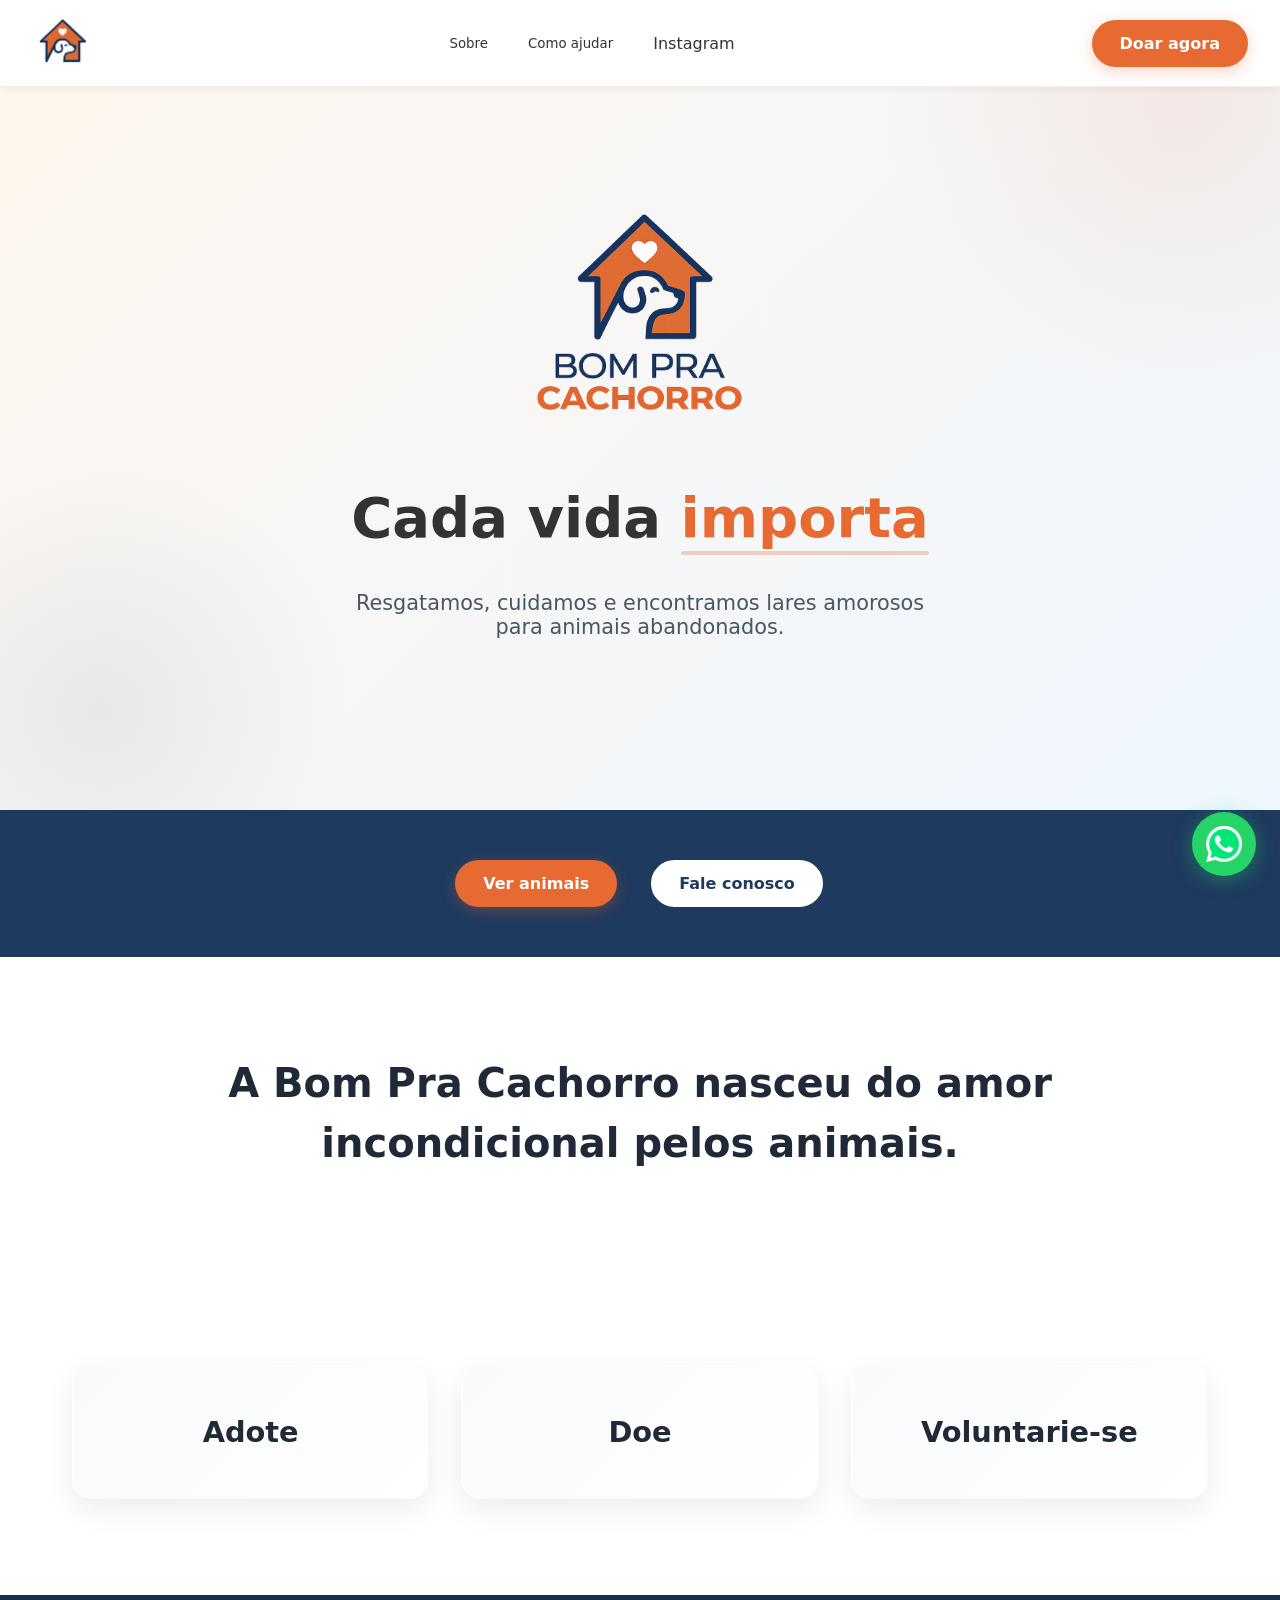
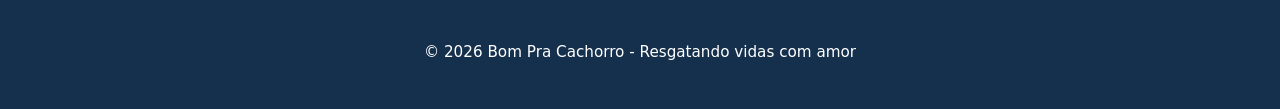
==== Index.html @ 87dac6ed "first commit" ====
<!DOCTYPE html>
<html lang="pt-BR">
<head>
  <meta charset="UTF-8" />
  <title>Bom Pra Cachorro</title>
  <meta name="viewport" content="width=device-width, initial-scale=1" />
  <link rel="stylesheet" href="Styles.css" />
  <!-- Para navegadores modernos -->
  <link rel="icon" type="image/png" sizes="32x32" href="./assets/logo-small.png" />
  <link rel="icon" type="image/png" sizes="16x16" href="./assets/logo-small.png" />

  <!-- Para Apple devices -->
  <link rel="apple-touch-icon" sizes="180x180" href="./assets/logo-small.png" />
</head>
<body>

<nav class="navbar" role="navigation" aria-label="Navegação principal">
  <a href="#" aria-label="Página inicial">
    <img src="./assets/logo-small.png" class="logo" alt="Logo Bom Pra Cachorro" />
  </a>
  <button class="menu-toggle" aria-label="Abrir menu" aria-expanded="false">
    <span></span>
    <span></span>
    <span></span>
  </button>
  <div class="nav-links">
    <button onclick="scrollToSection('sobre')" aria-label="Ir para seção sobre">Sobre</button>
    <button onclick="scrollToSection('ajudar')" aria-label="Ir para seção como ajudar">Como ajudar</button>
    <a href="https://instagram.com/bompracachorrovv" target="_blank" rel="noopener noreferrer" aria-label="Visitar nosso Instagram (abre em nova aba)">Instagram</a>
  </div>
  <button class="btn primary" onclick="openWhatsApp('Gostaria de fazer uma doação')" aria-label="Fazer uma doação via WhatsApp">
    Doar agora
  </button>
</nav>

<section class="hero" role="banner">
  <img class="hero-logo" src="./assets/logo_completa.png" alt="Logo completa Bom Pra Cachorro" />
  <h1>Cada vida <span>importa</span></h1>
  <p>Resgatamos, cuidamos e encontramos lares amorosos para animais abandonados.</p>
</section>

<section class="stats" role="region" aria-label="Ações principais">
  <button class="btn primary" onclick="openInstagram()" aria-label="Ver animais disponíveis para adoção no Instagram">Ver animais</button>
  <button class="btn outline" onclick="openWhatsApp()" aria-label="Entrar em contato via WhatsApp">Fale conosco</button>
</section>

<section id="sobre" class="about reveal" role="region" aria-labelledby="sobre-heading">
  <div>
    <h2 id="sobre-heading">A Bom Pra Cachorro nasceu do amor incondicional pelos animais.</h2>
  </div>
</section>

<section id="ajudar" class="help reveal" role="region" aria-labelledby="ajudar-heading">
  <h2 id="ajudar-heading" class="sr-only">Como você pode ajudar</h2>
  <button class="card" onclick="openInstagram()" aria-label="Adotar um animal">Adote</button>
  <button class="card" onclick="openWhatsApp('Quero doar')" aria-label="Fazer uma doação">Doe</button>
  <button class="card" onclick="openWhatsApp('Quero ser voluntário')" aria-label="Tornar-se voluntário">Voluntarie-se</button>
</section>

<footer role="contentinfo">
  <p>© 2026 Bom Pra Cachorro - Resgatando vidas com amor</p>
</footer>

<button class="floating-whatsapp" onclick="openWhatsApp()" aria-label="Abrir conversa no WhatsApp">
  <img src="./assets/whatsapp.png" alt="" role="presentation" />
</button>

<script src="Main.js"></script>
</body>
</html>
---- Styles.css ----
:root {
  --orange: #E86A33;
  --blue: #1E3A5F;
}

* {
  box-sizing: border-box;
  margin: 0;
  padding: 0;
  font-family: system-ui, -apple-system, BlinkMacSystemFont, 'Segoe UI', Roboto, Oxygen, Ubuntu, Cantarell, 'Open Sans', 'Helvetica Neue', sans-serif;
}

body {
  color: #333;
  overflow-x: hidden;
}

/* Screen reader only */
.sr-only {
  position: absolute;
  width: 1px;
  height: 1px;
  padding: 0;
  margin: -1px;
  overflow: hidden;
  clip: rect(0, 0, 0, 0);
  white-space: nowrap;
  border-width: 0;
}

/* Skip to content link for accessibility */
.skip-to-content {
  position: absolute;
  top: -40px;
  left: 0;
  background: var(--orange);
  color: white;
  padding: 8px 16px;
  text-decoration: none;
  z-index: 10000;
}

.skip-to-content:focus {
  top: 0;
}

/* Navbar */
.navbar {
  position: fixed;
  top: 0;
  width: 100%;
  background: rgba(255, 255, 255, 0.98);
  backdrop-filter: blur(10px);
  display: flex;
  justify-content: space-between;
  padding: 16px 32px;
  align-items: center;
  border-bottom: 1px solid #eee;
  z-index: 999;
  box-shadow: 0 2px 10px rgba(0, 0, 0, 0.05);
  transition: all 0.3s ease;
}

.logo {
  height: 50px;
  transition: transform 0.3s ease;
}

.logo:hover {
  transform: scale(1.05);
}

/* Menu toggle for mobile */
.menu-toggle {
  display: none;
  flex-direction: column;
  gap: 4px;
  background: none;
  border: none;
  cursor: pointer;
  padding: 8px;
  z-index: 1001;
}

.menu-toggle span {
  width: 25px;
  height: 3px;
  background: var(--orange);
  border-radius: 2px;
  transition: all 0.3s ease;
}

.menu-toggle:hover span {
  background: var(--blue);
}

.nav-links {
  display: flex;
  align-items: center;
  gap: 8px;
}

.nav-links button,
.nav-links a {
  background: none;
  border: none;
  padding: 8px 16px;
  font-weight: 500;
  cursor: pointer;
  text-decoration: none;
  color: #333;
  border-radius: 8px;
  transition: all 0.3s ease;
  position: relative;
}

.nav-links button:hover,
.nav-links a:hover,
.nav-links button:focus,
.nav-links a:focus {
  background: #fff7ed;
  color: var(--orange);
  outline: 2px solid var(--orange);
  outline-offset: 2px;
}

/* Hero */
.hero {
  padding: 120px 24px 80px;
  text-align: center;
  background: linear-gradient(135deg, #fff7ed 0%, #eef6ff 100%);
  position: relative;
  overflow: hidden;
  min-height: 90vh;
  display: flex;
  flex-direction: column;
  justify-content: center;
  align-items: center;
}

.hero::before {
  content: '';
  position: absolute;
  width: 600px;
  height: 600px;
  background: radial-gradient(circle, rgba(232, 106, 51, 0.1) 0%, transparent 70%);
  border-radius: 50%;
  top: -200px;
  right: -200px;
  animation: float 8s ease-in-out infinite;
}

.hero::after {
  content: '';
  position: absolute;
  width: 500px;
  height: 500px;
  background: radial-gradient(circle, rgba(30, 58, 95, 0.08) 0%, transparent 70%);
  border-radius: 50%;
  bottom: -150px;
  left: -150px;
  animation: float 10s ease-in-out infinite reverse;
}

@keyframes float {
  0%, 100% { transform: translate(0, 0) rotate(0deg); }
  33% { transform: translate(30px, -30px) rotate(5deg); }
  66% { transform: translate(-20px, 20px) rotate(-5deg); }
}

.hero-logo {
  max-width: 280px;
  height: auto;
  margin-bottom: 2rem;
  position: relative;
  z-index: 1;
  animation: fadeInDown 1s ease;
}

.hero h1 {
  font-size: clamp(2rem, 5vw, 3.5rem);
  font-weight: 800;
  margin: 1rem 0;
  position: relative;
  z-index: 1;
  animation: fadeInUp 1s ease 0.2s backwards;
  line-height: 1.2;
}

.hero h1 span {
  color: var(--orange);
  position: relative;
}

.hero h1 span::after {
  content: '';
  position: absolute;
  bottom: -5px;
  left: 0;
  width: 100%;
  height: 4px;
  background: var(--orange);
  opacity: 0.3;
  border-radius: 2px;
}

.hero p {
  font-size: clamp(1.1rem, 2.5vw, 1.3rem);
  color: #4b5563;
  max-width: 600px;
  margin: 1.5rem auto;
  position: relative;
  z-index: 1;
  animation: fadeInUp 1s ease 0.4s backwards;
}

@keyframes fadeInDown {
  from {
    opacity: 0;
    transform: translateY(-30px);
  }
  to {
    opacity: 1;
    transform: translateY(0);
  }
}

@keyframes fadeInUp {
  from {
    opacity: 0;
    transform: translateY(30px);
  }
  to {
    opacity: 1;
    transform: translateY(0);
  }
}

/* Reduce motion for users who prefer it */
@media (prefers-reduced-motion: reduce) {
  *,
  *::before,
  *::after {
    animation-duration: 0.01ms !important;
    animation-iteration-count: 1 !important;
    transition-duration: 0.01ms !important;
  }
}

.badge {
  display: inline-block;
  background: #fde6d8;
  color: var(--orange);
  padding: 8px 18px;
  border-radius: 999px;
  margin: 20px 0;
  font-weight: 600;
  font-size: 0.9rem;
  letter-spacing: 0.5px;
  position: relative;
  z-index: 1;
  animation: fadeInUp 1s ease 0.6s backwards;
}

/* Buttons */
.btn {
  padding: 14px 28px;
  border-radius: 999px;
  font-size: 16px;
  font-weight: 600;
  cursor: pointer;
  transition: all 0.3s ease;
  border: 2px solid transparent;
}

.btn:focus {
  outline: 3px solid currentColor;
  outline-offset: 3px;
}

.btn.primary {
  background: var(--orange);
  color: white;
  border: none;
  box-shadow: 0 4px 15px rgba(232, 106, 51, 0.3);
}

.btn.primary:hover,
.btn.primary:focus {
  background: #d15a28;
  transform: translateY(-2px);
  box-shadow: 0 6px 20px rgba(232, 106, 51, 0.4);
}

.btn.outline {
  background: white;
  border: 2px solid var(--blue);
  color: var(--blue);
}

.btn.outline:hover,
.btn.outline:focus {
  background: var(--blue);
  color: white;
  transform: translateY(-2px);
  box-shadow: 0 6px 20px rgba(30, 58, 95, 0.3);
}

/* Stats */
.stats {
  display: flex;
  background: var(--blue);
  color: white;
  padding: 3rem 2rem;
  text-align: center;
  justify-content: center;
  align-items: center;
  gap: 2rem;
  flex-wrap: wrap;
}

/* About */
.about {
  padding: 6rem 2rem;
  max-width: 1000px;
  margin: auto;
}

.about h2 {
  font-size: clamp(1.8rem, 4vw, 2.5rem);
  text-align: center;
  line-height: 1.5;
  color: #1f2937;
  font-weight: 700;
}

/* Help Section */
.help {
  padding: 6rem 2rem;
  max-width: 1200px;
  margin: auto;
  display: grid;
  grid-template-columns: repeat(auto-fit, minmax(min(280px, 100%), 1fr));
  gap: 2rem;
}

.card {
  padding: 3rem 2rem;
  border-radius: 20px;
  background: linear-gradient(135deg, #f9fafb 0%, #ffffff 100%);
  cursor: pointer;
  text-align: center;
  font-size: clamp(1.5rem, 3vw, 1.8rem);
  font-weight: 700;
  color: #1f2937;
  transition: all 0.4s cubic-bezier(0.175, 0.885, 0.32, 1.275);
  box-shadow: 0 10px 30px rgba(0, 0, 0, 0.08);
  position: relative;
  overflow: hidden;
  border: 2px solid transparent;
}

.card::before {
  content: '';
  position: absolute;
  top: 0;
  left: 0;
  width: 100%;
  height: 100%;
  background: linear-gradient(135deg, var(--orange) 0%, #d15a28 100%);
  opacity: 0;
  transition: opacity 0.4s ease;
  z-index: 0;
}

.card:hover::before,
.card:focus::before {
  opacity: 1;
}

.card:hover,
.card:focus {
  transform: translateY(-12px) scale(1.02);
  color: white;
  box-shadow: 0 20px 40px rgba(232, 106, 51, 0.3);
  outline: 3px solid var(--orange);
  outline-offset: 3px;
}

/* Footer */
footer {
  padding: 3rem 2rem;
  background: #15304d;
  color: white;
  text-align: center;
  font-size: 0.95rem;
}

/* Floating WhatsApp */
.floating-whatsapp {
  position: fixed;
  bottom: 24px;
  right: 24px;
  background: #25D366;
  color: white;
  border: none;
  width: 64px;
  height: 64px;
  border-radius: 50%;
  cursor: pointer;
  box-shadow: 0 4px 20px rgba(37, 211, 102, 0.4);
  transition: all 0.3s ease;
  z-index: 1000;
  display: flex;
  align-items: center;
  justify-content: center;
  overflow: hidden;
}

.floating-whatsapp:focus {
  outline: 3px solid #25D366;
  outline-offset: 3px;
}

.floating-whatsapp img {
  width: 36px;
  height: 36px;
  object-fit: contain;
  pointer-events: none;
}

.floating-whatsapp:hover,
.floating-whatsapp:focus {
  transform: scale(1.15);
  box-shadow: 0 6px 25px rgba(37, 211, 102, 0.5);
}

.floating-whatsapp::before {
  content: '';
  position: absolute;
  width: 100%;
  height: 100%;
  background: rgba(255, 255, 255, 0.3);
  border-radius: 50%;
  transform: scale(0);
  transition: transform 0.4s ease;
}

.floating-whatsapp:hover::before {
  transform: scale(1);
}

/* Reveal Animation */
.reveal {
  opacity: 0;
  transform: translateY(40px);
  transition: all 0.6s ease;
}

.reveal.active {
  opacity: 1;
  transform: translateY(0);
}

/* Responsive - Tablets */
@media (max-width: 1024px) {
  .navbar {
    padding: 16px 24px;
  }

  .help {
    grid-template-columns: repeat(auto-fit, minmax(min(250px, 100%), 1fr));
  }
}

/* Responsive - Mobile */
@media (max-width: 768px) {
  .navbar {
    padding: 12px 20px;
    flex-wrap: wrap;
  }

  .menu-toggle {
    display: flex;
    order: 2;
  }

  .navbar .btn.primary {
    order: 3;
    font-size: 0.9rem;
    padding: 10px 20px;
  }

  .nav-links {
    display: none;
    flex-direction: column;
    width: 100%;
    order: 4;
    margin-top: 1rem;
    gap: 0.5rem;
  }

  .nav-links.active {
    display: flex;
  }

  .nav-links button,
  .nav-links a {
    width: 100%;
    text-align: left;
    padding: 12px 16px;
  }

  .hero {
    padding: 100px 20px 60px;
    min-height: 85vh;
  }

  .hero-logo {
    max-width: 200px;
  }

  .about {
    padding: 4rem 1.5rem;
  }

  .help {
    padding: 4rem 1.5rem;
    gap: 1.5rem;
  }

  .card {
    padding: 2.5rem 1.5rem;
  }

  .stats {
    padding: 2rem 1rem;
    flex-direction: column;
  }

  .floating-whatsapp {
    width: 56px;
    height: 56px;
    bottom: 20px;
    right: 20px;
  }

  .floating-whatsapp img {
    width: 32px;
    height: 32px;
  }
}

/* Extra small devices */
@media (max-width: 480px) {
  .navbar {
    padding: 10px 16px;
  }

  .logo {
    height: 40px;
  }

  .hero {
    padding: 90px 16px 50px;
  }

  .hero-logo {
    max-width: 180px;
  }

  .btn {
    padding: 12px 20px;
    font-size: 0.95rem;
  }

  .stats {
    gap: 1rem;
  }

  .about,
  .help {
    padding: 3rem 1rem;
  }

  .card {
    padding: 2rem 1.25rem;
  }
}

/* High contrast mode support */
@media (prefers-contrast: high) {
  .btn.outline {
    border-width: 3px;
  }

  .card {
    border: 2px solid #333;
  }
}
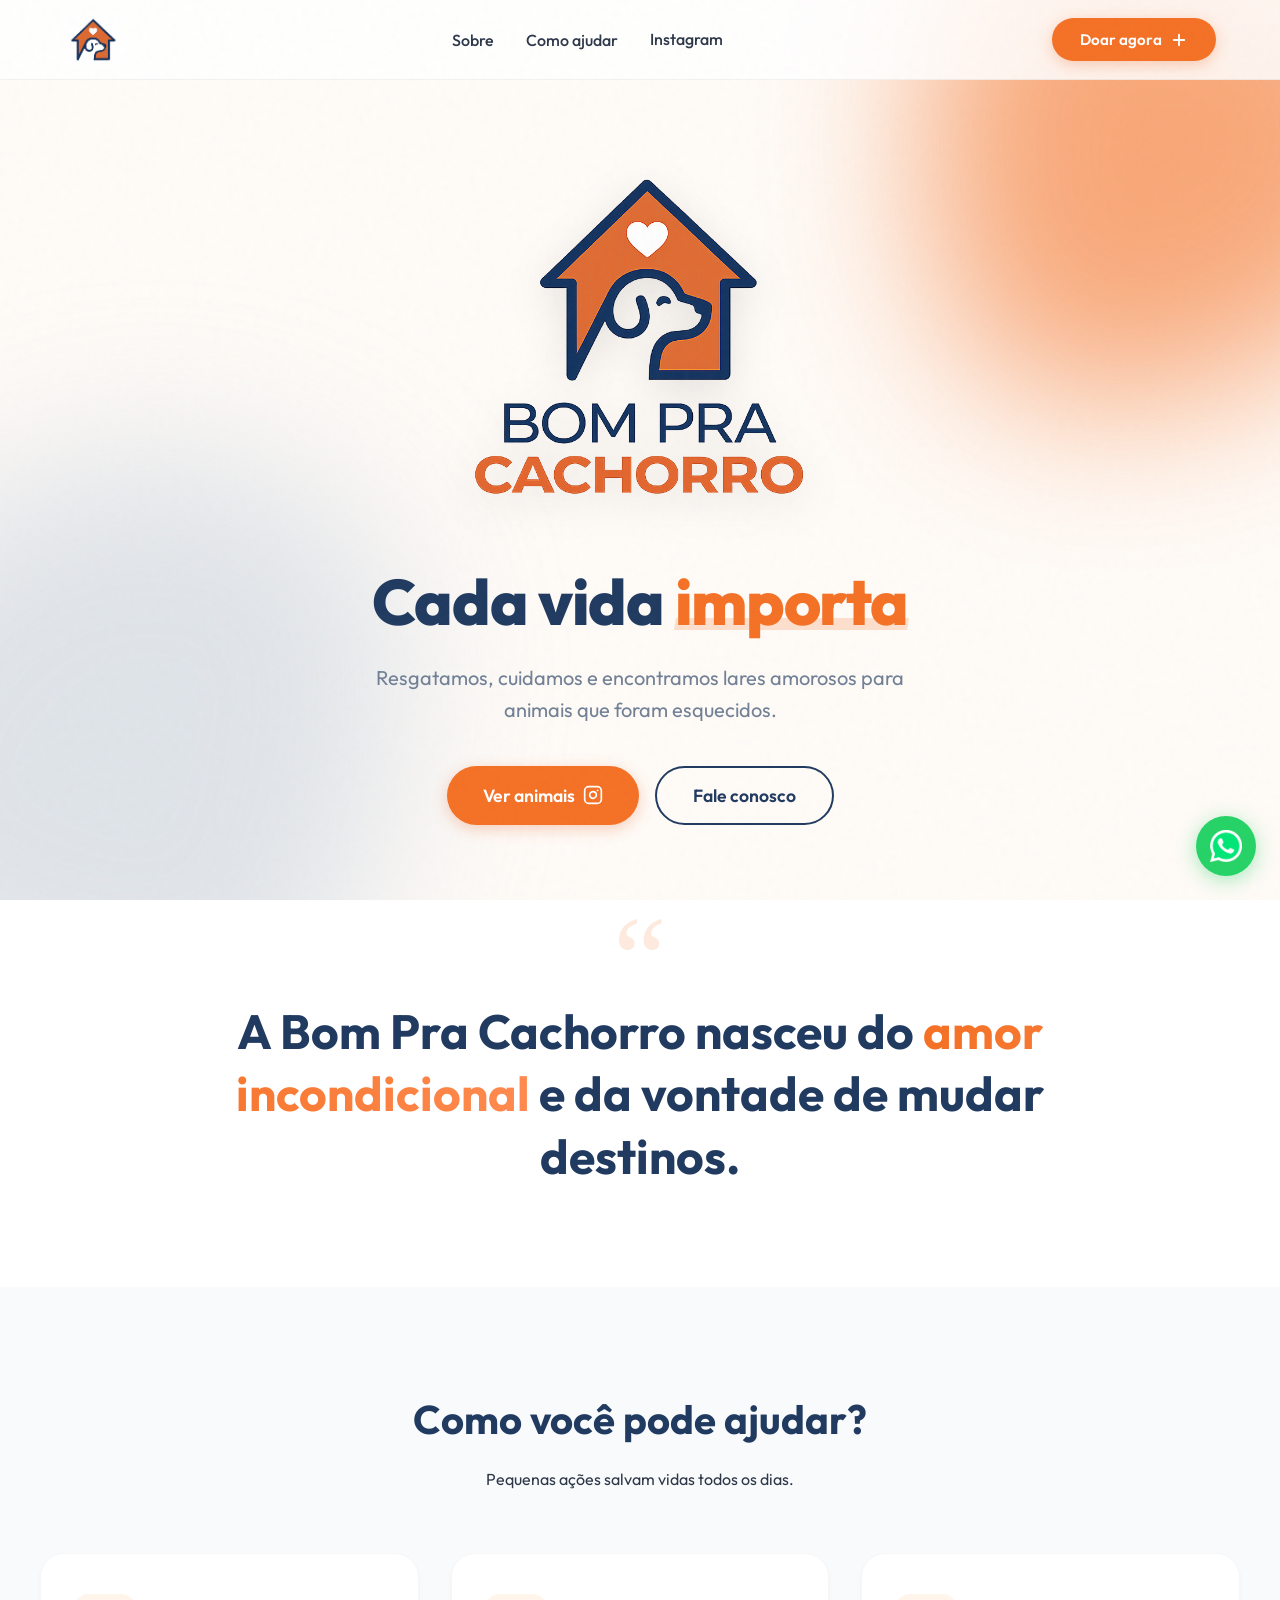
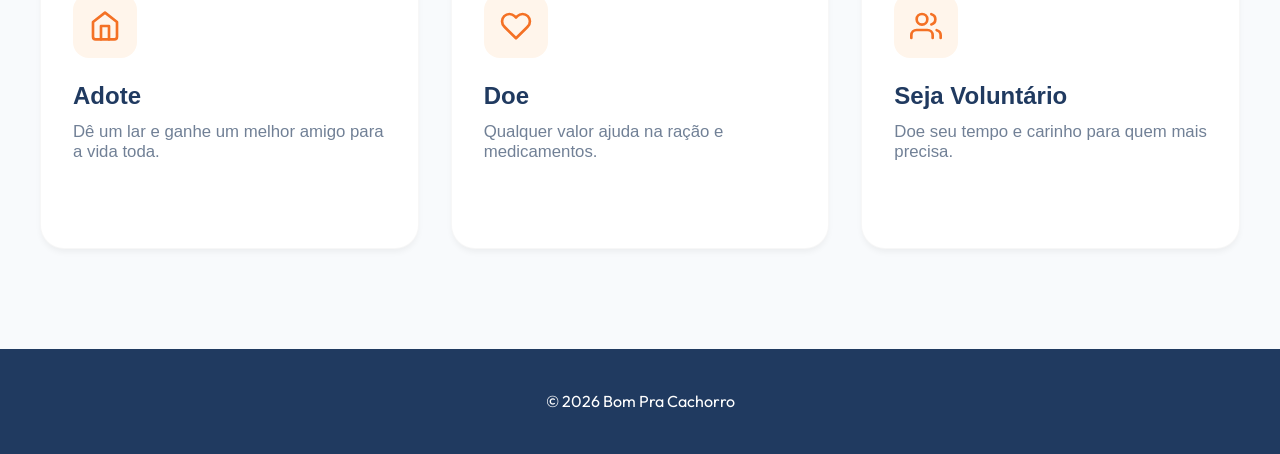
==== commit ee3fd64b: "update" ====
--- a/Index.html
+++ b/Index.html
@@ -4,65 +4,127 @@
   <meta charset="UTF-8" />
   <title>Bom Pra Cachorro</title>
   <meta name="viewport" content="width=device-width, initial-scale=1" />
+  
+  <link rel="preconnect" href="https://fonts.googleapis.com">
+  <link rel="preconnect" href="https://fonts.gstatic.com" crossorigin>
+  <link href="https://fonts.googleapis.com/css2?family=Outfit:wght@300;400;600;800&display=swap" rel="stylesheet">
+  
   <link rel="stylesheet" href="Styles.css" />
-  <!-- Para navegadores modernos -->
   <link rel="icon" type="image/png" sizes="32x32" href="./assets/logo-small.png" />
   <link rel="icon" type="image/png" sizes="16x16" href="./assets/logo-small.png" />
-
-  <!-- Para Apple devices -->
   <link rel="apple-touch-icon" sizes="180x180" href="./assets/logo-small.png" />
 </head>
 <body>
 
+<div class="noise-overlay"></div>
+
 <nav class="navbar" role="navigation" aria-label="Navegação principal">
-  <a href="#" aria-label="Página inicial">
-    <img src="./assets/logo-small.png" class="logo" alt="Logo Bom Pra Cachorro" />
-  </a>
-  <button class="menu-toggle" aria-label="Abrir menu" aria-expanded="false">
-    <span></span>
-    <span></span>
-    <span></span>
-  </button>
-  <div class="nav-links">
-    <button onclick="scrollToSection('sobre')" aria-label="Ir para seção sobre">Sobre</button>
-    <button onclick="scrollToSection('ajudar')" aria-label="Ir para seção como ajudar">Como ajudar</button>
-    <a href="https://instagram.com/bompracachorrovv" target="_blank" rel="noopener noreferrer" aria-label="Visitar nosso Instagram (abre em nova aba)">Instagram</a>
+  <div class="nav-container">
+    <a href="#" aria-label="Página inicial" class="brand-link">
+      <img src="./assets/logo-small.png" class="logo" alt="Logo Bom Pra Cachorro" />
+    </a>
+
+    <div class="nav-links" id="navLinks">
+      <button onclick="scrollToSection('sobre')" class="nav-item">Sobre</button>
+      <button onclick="scrollToSection('ajudar')" class="nav-item">Como ajudar</button>
+      <a href="https://instagram.com/bompracachorrovv" target="_blank" class="nav-item" rel="noopener noreferrer">
+        Instagram
+      </a>
+      <button class="btn primary mobile-only-btn" onclick="openWhatsApp('Gostaria de fazer uma doação')">
+        Doar agora
+      </button>
+    </div>
+
+    <div class="nav-actions">
+      <button class="btn primary desktop-only-btn" onclick="openWhatsApp('Gostaria de fazer uma doação')">
+        Doar agora 
+        <svg width="18" height="18" viewBox="0 0 24 24" fill="none" stroke="currentColor" stroke-width="2.5" stroke-linecap="round" stroke-linejoin="round"><path d="M12 5v14M5 12h14"/></svg>
+      </button>
+
+      <button class="menu-toggle" aria-label="Abrir menu" aria-expanded="false">
+        <svg class="hamburger" viewBox="0 0 100 100" width="32">
+          <rect class="line top" width="80" height="8" x="10" y="25" rx="4"></rect>
+          <rect class="line middle" width="80" height="8" x="10" y="45" rx="4"></rect>
+          <rect class="line bottom" width="80" height="8" x="10" y="65" rx="4"></rect>
+        </svg>
+      </button>
+    </div>
   </div>
-  <button class="btn primary" onclick="openWhatsApp('Gostaria de fazer uma doação')" aria-label="Fazer uma doação via WhatsApp">
-    Doar agora
-  </button>
 </nav>
 
 <section class="hero" role="banner">
-  <img class="hero-logo" src="./assets/logo_completa.png" alt="Logo completa Bom Pra Cachorro" />
-  <h1>Cada vida <span>importa</span></h1>
-  <p>Resgatamos, cuidamos e encontramos lares amorosos para animais abandonados.</p>
-</section>
-
-<section class="stats" role="region" aria-label="Ações principais">
-  <button class="btn primary" onclick="openInstagram()" aria-label="Ver animais disponíveis para adoção no Instagram">Ver animais</button>
-  <button class="btn outline" onclick="openWhatsApp()" aria-label="Entrar em contato via WhatsApp">Fale conosco</button>
+  <div class="blob blob-1"></div>
+  <div class="blob blob-2"></div>
+  
+  <div class="hero-content">
+    <div class="logo-wrapper reveal">
+       <img class="hero-logo" src="./assets/logo_completa.png" alt="Logo completa Bom Pra Cachorro" />
+    </div>
+    
+    <h1 class="reveal delay-1">Cada vida <span class="highlight">importa</span></h1>
+    <p class="reveal delay-2">Resgatamos, cuidamos e encontramos lares amorosos para animais que foram esquecidos.</p>
+    
+    <div class="hero-actions reveal delay-3">
+      <button class="btn primary big" onclick="openInstagram()">
+        Ver animais
+        <svg width="20" height="20" viewBox="0 0 24 24" fill="none" stroke="currentColor" stroke-width="2" stroke-linecap="round" stroke-linejoin="round"><rect x="2" y="2" width="20" height="20" rx="5" ry="5"></rect><path d="M16 11.37A4 4 0 1 1 12.63 8 4 4 0 0 1 16 11.37z"></path><line x1="17.5" y1="6.5" x2="17.51" y2="6.5"></line></svg>
+      </button>
+      <button class="btn outline big" onclick="openWhatsApp()">
+        Fale conosco
+      </button>
+    </div>
+  </div>
 </section>
 
 <section id="sobre" class="about reveal" role="region" aria-labelledby="sobre-heading">
-  <div>
-    <h2 id="sobre-heading">A Bom Pra Cachorro nasceu do amor incondicional pelos animais.</h2>
+  <div class="about-container">
+    <div class="quote-mark">“</div>
+    <h2 id="sobre-heading">A Bom Pra Cachorro nasceu do <span class="text-gradient">amor incondicional</span> e da vontade de mudar destinos.</h2>
   </div>
 </section>
 
-<section id="ajudar" class="help reveal" role="region" aria-labelledby="ajudar-heading">
-  <h2 id="ajudar-heading" class="sr-only">Como você pode ajudar</h2>
-  <button class="card" onclick="openInstagram()" aria-label="Adotar um animal">Adote</button>
-  <button class="card" onclick="openWhatsApp('Quero doar')" aria-label="Fazer uma doação">Doe</button>
-  <button class="card" onclick="openWhatsApp('Quero ser voluntário')" aria-label="Tornar-se voluntário">Voluntarie-se</button>
+<section id="ajudar" class="help" role="region" aria-labelledby="ajudar-heading">
+  <div class="section-header reveal">
+    <h2 id="ajudar-heading">Como você pode ajudar?</h2>
+    <p>Pequenas ações salvam vidas todos os dias.</p>
+  </div>
+  
+  <div class="cards-grid">
+    <button class="card reveal delay-1" onclick="openInstagram()">
+      <div class="icon-box">
+        <svg viewBox="0 0 24 24" fill="none" stroke="currentColor" stroke-width="2" stroke-linecap="round" stroke-linejoin="round"><path d="M3 9l9-7 9 7v11a2 2 0 0 1-2 2H5a2 2 0 0 1-2-2z"></path><polyline points="9 22 9 12 15 12 15 22"></polyline></svg>
+      </div>
+      <h3>Adote</h3>
+      <p>Dê um lar e ganhe um melhor amigo para a vida toda.</p>
+      <div class="arrow">→</div>
+    </button>
+    
+    <button class="card reveal delay-2" onclick="openWhatsApp('Quero doar')">
+      <div class="icon-box">
+        <svg viewBox="0 0 24 24" fill="none" stroke="currentColor" stroke-width="2" stroke-linecap="round" stroke-linejoin="round"><path d="M20.84 4.61a5.5 5.5 0 0 0-7.78 0L12 5.67l-1.06-1.06a5.5 5.5 0 0 0-7.78 7.78l1.06 1.06L12 21.23l7.78-7.78 1.06-1.06a5.5 5.5 0 0 0 0-7.78z"></path></svg>
+      </div>
+      <h3>Doe</h3>
+      <p>Qualquer valor ajuda na ração e medicamentos.</p>
+      <div class="arrow">→</div>
+    </button>
+    
+    <button class="card reveal delay-3" onclick="openWhatsApp('Quero ser voluntário')">
+      <div class="icon-box">
+        <svg viewBox="0 0 24 24" fill="none" stroke="currentColor" stroke-width="2" stroke-linecap="round" stroke-linejoin="round"><path d="M17 21v-2a4 4 0 0 0-4-4H5a4 4 0 0 0-4 4v2"></path><circle cx="9" cy="7" r="4"></circle><path d="M23 21v-2a4 4 0 0 0-3-3.87"></path><path d="M16 3.13a4 4 0 0 1 0 7.75"></path></svg>
+      </div>
+      <h3>Seja Voluntário</h3>
+      <p>Doe seu tempo e carinho para quem mais precisa.</p>
+      <div class="arrow">→</div>
+    </button>
+  </div>
 </section>
 
-<footer role="contentinfo">
-  <p>© 2026 Bom Pra Cachorro - Resgatando vidas com amor</p>
+<footer>
+  <p>© 2026 Bom Pra Cachorro</p>
 </footer>
 
-<button class="floating-whatsapp" onclick="openWhatsApp()" aria-label="Abrir conversa no WhatsApp">
-  <img src="./assets/whatsapp.png" alt="" role="presentation" />
+<button class="floating-whatsapp" onclick="openWhatsApp()" aria-label="WhatsApp">
+  <img src="./assets/whatsapp.png" alt="WhatsApp" />
 </button>
 
 <script src="Main.js"></script>
--- a/Styles.css
+++ b/Styles.css
@@ -1,600 +1,348 @@
 :root {
-  --orange: #E86A33;
-  --blue: #1E3A5F;
+  /* Paleta HSL: Facilita ajustes de luminosidade mantendo o tom */
+  --hue-orange: 22;
+  --hue-blue: 215;
+  
+  --color-primary: hsl(var(--hue-orange), 90%, 55%);
+  --color-primary-dark: hsl(var(--hue-orange), 95%, 45%);
+  --color-secondary: hsl(var(--hue-blue), 50%, 25%);
+  --color-bg: #fffbf7; /* Off-white quente, melhor que branco puro */
+  --color-text: #2d3748;
+  --color-text-light: #718096;
+  
+  --shadow-sm: 0 4px 6px -1px rgba(0, 0, 0, 0.05);
+  --shadow-lg: 0 20px 25px -5px rgba(0, 0, 0, 0.1), 0 10px 10px -5px rgba(0, 0, 0, 0.04);
+  
+  --nav-height: 80px;
 }
 
 * {
   box-sizing: border-box;
   margin: 0;
   padding: 0;
-  font-family: system-ui, -apple-system, BlinkMacSystemFont, 'Segoe UI', Roboto, Oxygen, Ubuntu, Cantarell, 'Open Sans', 'Helvetica Neue', sans-serif;
+  -webkit-font-smoothing: antialiased; /* Fontes mais nítidas */
 }
 
 body {
-  color: #333;
+  font-family: 'Outfit', sans-serif;
+  background-color: var(--color-bg);
+  color: var(--color-text);
   overflow-x: hidden;
-}
-
-/* Screen reader only */
-.sr-only {
-  position: absolute;
-  width: 1px;
-  height: 1px;
-  padding: 0;
-  margin: -1px;
-  overflow: hidden;
-  clip: rect(0, 0, 0, 0);
-  white-space: nowrap;
-  border-width: 0;
-}
-
-/* Skip to content link for accessibility */
-.skip-to-content {
-  position: absolute;
-  top: -40px;
-  left: 0;
-  background: var(--orange);
-  color: white;
-  padding: 8px 16px;
-  text-decoration: none;
-  z-index: 10000;
-}
-
-.skip-to-content:focus {
-  top: 0;
-}
-
-/* Navbar */
+  line-height: 1.6;
+}
+
+/* NOISE OVERLAY: O segredo do visual "Texturizado/Profissional" */
+.noise-overlay {
+  position: fixed;
+  top: 0; left: 0; width: 100%; height: 100%;
+  pointer-events: none; z-index: 9000;
+  opacity: 0.03;
+  background-image: url("data:image/svg+xml,%3Csvg viewBox='0 0 200 200' xmlns='http://www.w3.org/2000/svg'%3E%3Cfilter id='noiseFilter'%3E%3CfeTurbulence type='fractalNoise' baseFrequency='0.65' numOctaves='3' stitchTiles='stitch'/%3E%3C/filter%3E%3Crect width='100%25' height='100%25' filter='url(%23noiseFilter)'/%3E%3C/svg%3E");
+}
+
+/* NAVBAR & MENU */
 .navbar {
   position: fixed;
-  top: 0;
-  width: 100%;
-  background: rgba(255, 255, 255, 0.98);
-  backdrop-filter: blur(10px);
-  display: flex;
-  justify-content: space-between;
-  padding: 16px 32px;
-  align-items: center;
-  border-bottom: 1px solid #eee;
-  z-index: 999;
-  box-shadow: 0 2px 10px rgba(0, 0, 0, 0.05);
+  top: 0; width: 100%; height: var(--nav-height);
+  background: rgba(255, 255, 255, 0.85); /* Transparência base */
+  backdrop-filter: blur(12px); /* Efeito Vidro Fosco */
+  -webkit-backdrop-filter: blur(12px);
+  border-bottom: 1px solid rgba(0,0,0,0.05);
+  z-index: 1000;
+  display: flex; align-items: center; justify-content: center;
   transition: all 0.3s ease;
 }
 
-.logo {
-  height: 50px;
-  transition: transform 0.3s ease;
-}
-
-.logo:hover {
-  transform: scale(1.05);
-}
-
-/* Menu toggle for mobile */
+.nav-container {
+  width: 100%; max-width: 1200px; padding: 0 24px;
+  display: flex; justify-content: space-between; align-items: center;
+}
+
+.logo { height: 48px; width: auto; display: block; transition: transform 0.3s; }
+.logo:hover { transform: scale(1.05); }
+
+.nav-links { display: flex; gap: 32px; align-items: center; }
+
+.nav-item {
+  background: none; border: none;
+  font-family: inherit; font-size: 1rem; font-weight: 500;
+  color: var(--color-text);
+  cursor: pointer; text-decoration: none;
+  position: relative;
+  transition: color 0.3s ease;
+}
+
+.nav-item::after {
+  content: ''; position: absolute; bottom: -4px; left: 0;
+  width: 0%; height: 2px; background: var(--color-primary);
+  transition: width 0.3s ease; border-radius: 2px;
+}
+
+.nav-item:hover { color: var(--color-primary); }
+.nav-item:hover::after { width: 100%; }
+
+.nav-actions { display: flex; align-items: center; gap: 16px; }
+
+/* BOTÕES UNIFICADOS */
+.btn {
+  display: inline-flex; align-items: center; gap: 8px;
+  padding: 12px 28px; border-radius: 50px;
+  font-weight: 600; font-size: 0.95rem; font-family: inherit;
+  cursor: pointer; transition: all 0.3s cubic-bezier(0.175, 0.885, 0.32, 1.275);
+  border: none;
+}
+
+.btn.primary {
+  background: var(--color-primary); color: white;
+  box-shadow: 0 4px 15px rgba(232, 106, 51, 0.3);
+}
+
+.btn.primary:hover, .btn.primary:focus-visible {
+  background: var(--color-primary-dark);
+  transform: translateY(-2px);
+  box-shadow: 0 8px 20px rgba(232, 106, 51, 0.4);
+}
+
+.btn.outline {
+  background: transparent;
+  border: 2px solid var(--color-secondary);
+  color: var(--color-secondary);
+}
+
+.btn.outline:hover, .btn.outline:focus-visible {
+  background: var(--color-secondary); color: white;
+  transform: translateY(-2px);
+}
+
+.btn.big { padding: 16px 36px; font-size: 1.1rem; }
+
+/* Focus State para Acessibilidade */
+button:focus-visible, a:focus-visible {
+  outline: 2px solid var(--color-primary);
+  outline-offset: 4px;
+}
+
+/* HERO SECTION "VIVA" */
+.hero {
+  position: relative; min-height: 100vh;
+  display: flex; align-items: center; justify-content: center;
+  text-align: center;
+  padding: 120px 24px 60px; overflow: hidden;
+}
+
+/* Background com Blobs Animados */
+.blob {
+  position: absolute; filter: blur(80px); z-index: -1;
+  opacity: 0.6; animation: float 10s infinite ease-in-out;
+}
+
+.blob-1 {
+  width: 500px; height: 500px;
+  background: var(--color-primary);
+  top: -100px; right: -150px;
+  border-radius: 40% 60% 70% 30% / 40% 50% 60% 50%;
+}
+
+.blob-2 {
+  width: 600px; height: 600px;
+  background: #cbd5e0;
+  bottom: -150px; left: -200px;
+  border-radius: 60% 40% 30% 70% / 60% 30% 70% 40%;
+  animation-delay: -5s;
+}
+
+@keyframes float {
+  0%, 100% { transform: translate(0, 0) rotate(0deg); }
+  33% { transform: translate(30px, -50px) rotate(10deg); }
+  66% { transform: translate(-20px, 20px) rotate(-5deg); }
+}
+
+.hero-content { max-width: 800px; z-index: 1; }
+
+.hero-logo {
+  max-width: 450px; width: 100%; margin-bottom: 24px;
+  filter: drop-shadow(0 10px 20px rgba(0,0,0,0.1));
+}
+
+.hero h1 {
+  font-size: clamp(2.5rem, 5vw, 4.5rem);
+  line-height: 1.1; font-weight: 800;
+  margin-bottom: 24px; letter-spacing: -0.02em;
+  color: var(--color-secondary);
+}
+
+.highlight { color: var(--color-primary); position: relative; display: inline-block; }
+.highlight::after {
+  content: ''; position: absolute; bottom: 8px; left: 0;
+  width: 100%; height: 12px; background: var(--color-primary);
+  opacity: 0.2; z-index: -1; transform: skewX(-10deg);
+}
+
+.hero p {
+  font-size: 1.25rem; color: var(--color-text-light);
+  margin-bottom: 40px; max-width: 600px; margin-left: auto; margin-right: auto;
+}
+
+.hero-actions {
+  display: flex; gap: 16px; justify-content: center; flex-wrap: wrap;
+}
+
+/* SEÇÃO SOBRE */
+.about { padding: 100px 24px; background: white; text-align: center; }
+.about-container { max-width: 900px; margin: 0 auto; position: relative; }
+
+.quote-mark {
+  font-size: 120px; line-height: 0; color: var(--color-primary);
+  opacity: 0.15; font-family: serif;
+  position: absolute; top: -40px; left: 50%; transform: translateX(-50%);
+}
+
+.about h2 {
+  font-size: clamp(2rem, 4vw, 3rem); font-weight: 700;
+  color: var(--color-secondary); line-height: 1.3;
+}
+
+.text-gradient {
+  background: linear-gradient(90deg, var(--color-primary) 0%, #ff8a50 100%);
+  -webkit-background-clip: text; -webkit-text-fill-color: transparent;
+}
+
+/* CARDS INTERATIVOS */
+.help { padding: 100px 24px; background: #f8fafc; }
+.section-header { text-align: center; margin-bottom: 60px; }
+.section-header h2 { font-size: 2.5rem; color: var(--color-secondary); margin-bottom: 16px; }
+
+.cards-grid {
+  display: grid; grid-template-columns: repeat(auto-fit, minmax(300px, 1fr));
+  gap: 32px; max-width: 1200px; margin: 0 auto;
+}
+
+.card {
+  background: white; padding: 40px 32px; border-radius: 24px;
+  border: 1px solid rgba(0,0,0,0.03); text-align: left;
+  cursor: pointer; transition: all 0.4s cubic-bezier(0.175, 0.885, 0.32, 1.275);
+  box-shadow: var(--shadow-sm); display: flex; flex-direction: column;
+  align-items: flex-start; position: relative; overflow: hidden;
+}
+
+.icon-box {
+  width: 64px; height: 64px; margin-bottom: 24px;
+  background: #fff5eb; border-radius: 16px;
+  display: flex; align-items: center; justify-content: center;
+  color: var(--color-primary); transition: transform 0.4s ease;
+}
+.icon-box svg { width: 32px; height: 32px; }
+
+.card h3 { font-size: 1.5rem; color: var(--color-secondary); margin-bottom: 12px; }
+.card p { color: var(--color-text-light); margin-bottom: 24px; font-size: 1.05rem; }
+
+/* Micro-interação da seta */
+.arrow {
+  margin-top: auto; font-weight: 700; color: var(--color-primary);
+  font-size: 1.2rem; opacity: 0; transform: translateX(-10px);
+  transition: all 0.3s ease;
+}
+
+.card:hover, .card:focus-visible {
+  transform: translateY(-10px); box-shadow: var(--shadow-lg);
+  border-color: var(--color-primary);
+}
+.card:hover .icon-box {
+  transform: scale(1.1) rotate(5deg); background: var(--color-primary); color: white;
+}
+.card:hover .arrow { opacity: 1; transform: translateX(0); }
+
+/* RESPONSIVO & MOBILE MENU (DRAWER) */
+
+/* Configuração do Botão Hamburguer */
 .menu-toggle {
   display: none;
-  flex-direction: column;
-  gap: 4px;
   background: none;
   border: none;
   cursor: pointer;
-  padding: 8px;
-  z-index: 1001;
-}
-
-.menu-toggle span {
-  width: 25px;
-  height: 3px;
-  background: var(--orange);
-  border-radius: 2px;
-  transition: all 0.3s ease;
-}
-
-.menu-toggle:hover span {
-  background: var(--blue);
-}
-
-.nav-links {
-  display: flex;
-  align-items: center;
-  gap: 8px;
-}
-
-.nav-links button,
-.nav-links a {
-  background: none;
-  border: none;
-  padding: 8px 16px;
-  font-weight: 500;
-  cursor: pointer;
-  text-decoration: none;
-  color: #333;
-  border-radius: 8px;
-  transition: all 0.3s ease;
-  position: relative;
-}
-
-.nav-links button:hover,
-.nav-links a:hover,
-.nav-links button:focus,
-.nav-links a:focus {
-  background: #fff7ed;
-  color: var(--orange);
-  outline: 2px solid var(--orange);
-  outline-offset: 2px;
-}
-
-/* Hero */
-.hero {
-  padding: 120px 24px 80px;
-  text-align: center;
-  background: linear-gradient(135deg, #fff7ed 0%, #eef6ff 100%);
-  position: relative;
-  overflow: hidden;
-  min-height: 90vh;
-  display: flex;
-  flex-direction: column;
-  justify-content: center;
-  align-items: center;
-}
-
-.hero::before {
-  content: '';
-  position: absolute;
-  width: 600px;
-  height: 600px;
-  background: radial-gradient(circle, rgba(232, 106, 51, 0.1) 0%, transparent 70%);
-  border-radius: 50%;
-  top: -200px;
-  right: -200px;
-  animation: float 8s ease-in-out infinite;
-}
-
-.hero::after {
-  content: '';
-  position: absolute;
-  width: 500px;
-  height: 500px;
-  background: radial-gradient(circle, rgba(30, 58, 95, 0.08) 0%, transparent 70%);
-  border-radius: 50%;
-  bottom: -150px;
-  left: -150px;
-  animation: float 10s ease-in-out infinite reverse;
-}
-
-@keyframes float {
-  0%, 100% { transform: translate(0, 0) rotate(0deg); }
-  33% { transform: translate(30px, -30px) rotate(5deg); }
-  66% { transform: translate(-20px, 20px) rotate(-5deg); }
-}
-
-.hero-logo {
-  max-width: 280px;
-  height: auto;
-  margin-bottom: 2rem;
-  position: relative;
-  z-index: 1;
-  animation: fadeInDown 1s ease;
-}
-
-.hero h1 {
-  font-size: clamp(2rem, 5vw, 3.5rem);
-  font-weight: 800;
-  margin: 1rem 0;
-  position: relative;
-  z-index: 1;
-  animation: fadeInUp 1s ease 0.2s backwards;
-  line-height: 1.2;
-}
-
-.hero h1 span {
-  color: var(--orange);
-  position: relative;
-}
-
-.hero h1 span::after {
-  content: '';
-  position: absolute;
-  bottom: -5px;
-  left: 0;
-  width: 100%;
-  height: 4px;
-  background: var(--orange);
-  opacity: 0.3;
-  border-radius: 2px;
-}
-
-.hero p {
-  font-size: clamp(1.1rem, 2.5vw, 1.3rem);
-  color: #4b5563;
-  max-width: 600px;
-  margin: 1.5rem auto;
-  position: relative;
-  z-index: 1;
-  animation: fadeInUp 1s ease 0.4s backwards;
-}
-
-@keyframes fadeInDown {
-  from {
-    opacity: 0;
-    transform: translateY(-30px);
-  }
-  to {
-    opacity: 1;
-    transform: translateY(0);
-  }
-}
-
-@keyframes fadeInUp {
-  from {
-    opacity: 0;
-    transform: translateY(30px);
-  }
-  to {
-    opacity: 1;
-    transform: translateY(0);
-  }
-}
-
-/* Reduce motion for users who prefer it */
-@media (prefers-reduced-motion: reduce) {
-  *,
-  *::before,
-  *::after {
-    animation-duration: 0.01ms !important;
-    animation-iteration-count: 1 !important;
-    transition-duration: 0.01ms !important;
-  }
-}
-
-.badge {
-  display: inline-block;
-  background: #fde6d8;
-  color: var(--orange);
-  padding: 8px 18px;
-  border-radius: 999px;
-  margin: 20px 0;
-  font-weight: 600;
-  font-size: 0.9rem;
-  letter-spacing: 0.5px;
-  position: relative;
-  z-index: 1;
-  animation: fadeInUp 1s ease 0.6s backwards;
-}
-
-/* Buttons */
-.btn {
-  padding: 14px 28px;
-  border-radius: 999px;
-  font-size: 16px;
-  font-weight: 600;
-  cursor: pointer;
-  transition: all 0.3s ease;
-  border: 2px solid transparent;
-}
-
-.btn:focus {
-  outline: 3px solid currentColor;
-  outline-offset: 3px;
-}
-
-.btn.primary {
-  background: var(--orange);
-  color: white;
-  border: none;
-  box-shadow: 0 4px 15px rgba(232, 106, 51, 0.3);
-}
-
-.btn.primary:hover,
-.btn.primary:focus {
-  background: #d15a28;
-  transform: translateY(-2px);
-  box-shadow: 0 6px 20px rgba(232, 106, 51, 0.4);
-}
-
-.btn.outline {
-  background: white;
-  border: 2px solid var(--blue);
-  color: var(--blue);
-}
-
-.btn.outline:hover,
-.btn.outline:focus {
-  background: var(--blue);
-  color: white;
-  transform: translateY(-2px);
-  box-shadow: 0 6px 20px rgba(30, 58, 95, 0.3);
-}
-
-/* Stats */
-.stats {
-  display: flex;
-  background: var(--blue);
-  color: white;
-  padding: 3rem 2rem;
-  text-align: center;
-  justify-content: center;
-  align-items: center;
-  gap: 2rem;
-  flex-wrap: wrap;
-}
-
-/* About */
-.about {
-  padding: 6rem 2rem;
-  max-width: 1000px;
-  margin: auto;
-}
-
-.about h2 {
-  font-size: clamp(1.8rem, 4vw, 2.5rem);
-  text-align: center;
-  line-height: 1.5;
-  color: #1f2937;
-  font-weight: 700;
-}
-
-/* Help Section */
-.help {
-  padding: 6rem 2rem;
-  max-width: 1200px;
-  margin: auto;
-  display: grid;
-  grid-template-columns: repeat(auto-fit, minmax(min(280px, 100%), 1fr));
-  gap: 2rem;
-}
-
-.card {
-  padding: 3rem 2rem;
-  border-radius: 20px;
-  background: linear-gradient(135deg, #f9fafb 0%, #ffffff 100%);
-  cursor: pointer;
-  text-align: center;
-  font-size: clamp(1.5rem, 3vw, 1.8rem);
-  font-weight: 700;
-  color: #1f2937;
-  transition: all 0.4s cubic-bezier(0.175, 0.885, 0.32, 1.275);
-  box-shadow: 0 10px 30px rgba(0, 0, 0, 0.08);
-  position: relative;
-  overflow: hidden;
-  border: 2px solid transparent;
-}
-
-.card::before {
-  content: '';
-  position: absolute;
-  top: 0;
-  left: 0;
-  width: 100%;
-  height: 100%;
-  background: linear-gradient(135deg, var(--orange) 0%, #d15a28 100%);
-  opacity: 0;
-  transition: opacity 0.4s ease;
-  z-index: 0;
-}
-
-.card:hover::before,
-.card:focus::before {
-  opacity: 1;
-}
-
-.card:hover,
-.card:focus {
-  transform: translateY(-12px) scale(1.02);
-  color: white;
-  box-shadow: 0 20px 40px rgba(232, 106, 51, 0.3);
-  outline: 3px solid var(--orange);
-  outline-offset: 3px;
-}
-
-/* Footer */
-footer {
-  padding: 3rem 2rem;
-  background: #15304d;
-  color: white;
-  text-align: center;
-  font-size: 0.95rem;
-}
-
-/* Floating WhatsApp */
-.floating-whatsapp {
-  position: fixed;
-  bottom: 24px;
-  right: 24px;
-  background: #25D366;
-  color: white;
-  border: none;
-  width: 64px;
-  height: 64px;
-  border-radius: 50%;
-  cursor: pointer;
-  box-shadow: 0 4px 20px rgba(37, 211, 102, 0.4);
-  transition: all 0.3s ease;
-  z-index: 1000;
-  display: flex;
+  padding: 0;
+  z-index: 1101; /* FIX: Garante que o botão fique SOBRE o menu aberto */
+  width: 48px;   /* Aumenta a área de toque */
+  height: 48px;
   align-items: center;
   justify-content: center;
-  overflow: hidden;
-}
-
-.floating-whatsapp:focus {
-  outline: 3px solid #25D366;
-  outline-offset: 3px;
-}
-
-.floating-whatsapp img {
-  width: 36px;
-  height: 36px;
-  object-fit: contain;
-  pointer-events: none;
-}
-
-.floating-whatsapp:hover,
-.floating-whatsapp:focus {
-  transform: scale(1.15);
-  box-shadow: 0 6px 25px rgba(37, 211, 102, 0.5);
-}
-
-.floating-whatsapp::before {
-  content: '';
-  position: absolute;
-  width: 100%;
-  height: 100%;
-  background: rgba(255, 255, 255, 0.3);
-  border-radius: 50%;
+}
+
+/* Configuração das linhas (SVG Rects) */
+/* IMPORTANTE: Usamos .line (classe) e fill (preenchimento) para funcionar com <rect> */
+.hamburger .line {
+  fill: var(--color-secondary); 
+  transition: all 0.4s cubic-bezier(0.68, -0.6, 0.32, 1.6);
+  transform-origin: center;
+}
+
+.menu-toggle:hover .line {
+  fill: var(--color-primary);
+}
+
+/* --- ANIMAÇÃO DO "X" CORRIGIDA --- */
+
+/* Linha Topo: Desce 20px e gira 45 graus */
+.menu-toggle[aria-expanded="true"] .top {
+  transform: translateY(20px) rotate(45deg);
+  fill: var(--color-primary);
+}
+
+/* Linha Meio: Some */
+.menu-toggle[aria-expanded="true"] .middle {
+  opacity: 0;
   transform: scale(0);
-  transition: transform 0.4s ease;
-}
-
-.floating-whatsapp:hover::before {
-  transform: scale(1);
-}
-
-/* Reveal Animation */
-.reveal {
-  opacity: 0;
-  transform: translateY(40px);
-  transition: all 0.6s ease;
-}
-
-.reveal.active {
-  opacity: 1;
-  transform: translateY(0);
-}
-
-/* Responsive - Tablets */
-@media (max-width: 1024px) {
-  .navbar {
-    padding: 16px 24px;
+}
+
+/* Linha Baixo: Sobe 20px e gira -45 graus */
+.menu-toggle[aria-expanded="true"] .bottom {
+  transform: translateY(-20px) rotate(-45deg);
+  fill: var(--color-primary);
+}
+
+.mobile-only-btn { display: none; }
+
+/* Configurações Responsivas */
+@media (max-width: 860px) {
+  .menu-toggle { display: flex; }
+  .desktop-only-btn { display: none; }
+  
+  /* Botão CTA dentro do menu mobile */
+  .mobile-only-btn { display: inline-flex; width: 100%; justify-content: center; margin-top: 20px; font-size: 24px; }
+  
+  /* Menu Gaveta (Drawer) */
+  .nav-links {
+    position: fixed; top: 0; right: 0; width: 100%; height: 100vh;
+    background: rgba(255, 255, 255, 0.98); backdrop-filter: blur(20px);
+    flex-direction: column; justify-content: center; padding: 2rem;
+    transform: translateY(-100%); /* Começa escondido lá em cima */
+    transition: transform 0.5s cubic-bezier(0.77, 0, 0.175, 1);
+    opacity: 0; z-index: 1000;
   }
-
-  .help {
-    grid-template-columns: repeat(auto-fit, minmax(min(250px, 100%), 1fr));
-  }
-}
-
-/* Responsive - Mobile */
-@media (max-width: 768px) {
-  .navbar {
-    padding: 12px 20px;
-    flex-wrap: wrap;
-  }
-
-  .menu-toggle {
-    display: flex;
-    order: 2;
-  }
-
-  .navbar .btn.primary {
-    order: 3;
-    font-size: 0.9rem;
-    padding: 10px 20px;
-  }
-
-  .nav-links {
-    display: none;
-    flex-direction: column;
-    width: 100%;
-    order: 4;
-    margin-top: 1rem;
-    gap: 0.5rem;
-  }
-
-  .nav-links.active {
-    display: flex;
-  }
-
-  .nav-links button,
-  .nav-links a {
-    width: 100%;
-    text-align: left;
-    padding: 12px 16px;
-  }
-
-  .hero {
-    padding: 100px 20px 60px;
-    min-height: 85vh;
-  }
-
-  .hero-logo {
-    max-width: 200px;
-  }
-
-  .about {
-    padding: 4rem 1.5rem;
-  }
-
-  .help {
-    padding: 4rem 1.5rem;
-    gap: 1.5rem;
-  }
-
-  .card {
-    padding: 2.5rem 1.5rem;
-  }
-
-  .stats {
-    padding: 2rem 1rem;
-    flex-direction: column;
-  }
-
-  .floating-whatsapp {
-    width: 56px;
-    height: 56px;
-    bottom: 20px;
-    right: 20px;
-  }
-
-  .floating-whatsapp img {
-    width: 32px;
-    height: 32px;
-  }
-}
-
-/* Extra small devices */
-@media (max-width: 480px) {
-  .navbar {
-    padding: 10px 16px;
-  }
-
-  .logo {
-    height: 40px;
-  }
-
-  .hero {
-    padding: 90px 16px 50px;
-  }
-
-  .hero-logo {
-    max-width: 180px;
-  }
-
-  .btn {
-    padding: 12px 20px;
-    font-size: 0.95rem;
-  }
-
-  .stats {
-    gap: 1rem;
-  }
-
-  .about,
-  .help {
-    padding: 3rem 1rem;
-  }
-
-  .card {
-    padding: 2rem 1.25rem;
-  }
-}
-
-/* High contrast mode support */
-@media (prefers-contrast: high) {
-  .btn.outline {
-    border-width: 3px;
-  }
-
-  .card {
-    border: 2px solid #333;
-  }
-}+  
+  .nav-links.active { transform: translateY(0); opacity: 1; }
+  .nav-item { font-size: 1.5rem; padding: 10px; }
+  
+  .hero-logo { max-width: 300px; }
+}
+
+/* UTILITÁRIOS DE ANIMAÇÃO */
+.reveal { opacity: 0; transform: translateY(40px); transition: all 0.8s ease-out; }
+.reveal.active { opacity: 1; transform: translateY(0); }
+.delay-1 { transition-delay: 0.1s; }
+.delay-2 { transition-delay: 0.2s; }
+.delay-3 { transition-delay: 0.3s; }
+
+/* FOOTER & FLOATING WHATSAPP */
+footer { background: var(--color-secondary); color: white; padding: 40px; text-align: center; }
+
+.floating-whatsapp {
+  position: fixed; bottom: 24px; right: 24px;
+  width: 60px; height: 60px; border-radius: 50%;
+  background: #25D366; border: none;
+  box-shadow: 0 4px 20px rgba(37, 211, 102, 0.4);
+  cursor: pointer; transition: transform 0.3s cubic-bezier(0.175, 0.885, 0.32, 1.275);
+  z-index: 999; display: flex; align-items: center; justify-content: center;
+}
+.floating-whatsapp:hover { transform: scale(1.1); }
+.floating-whatsapp img { width: 32px; height: 32px; pointer-events: none;}
